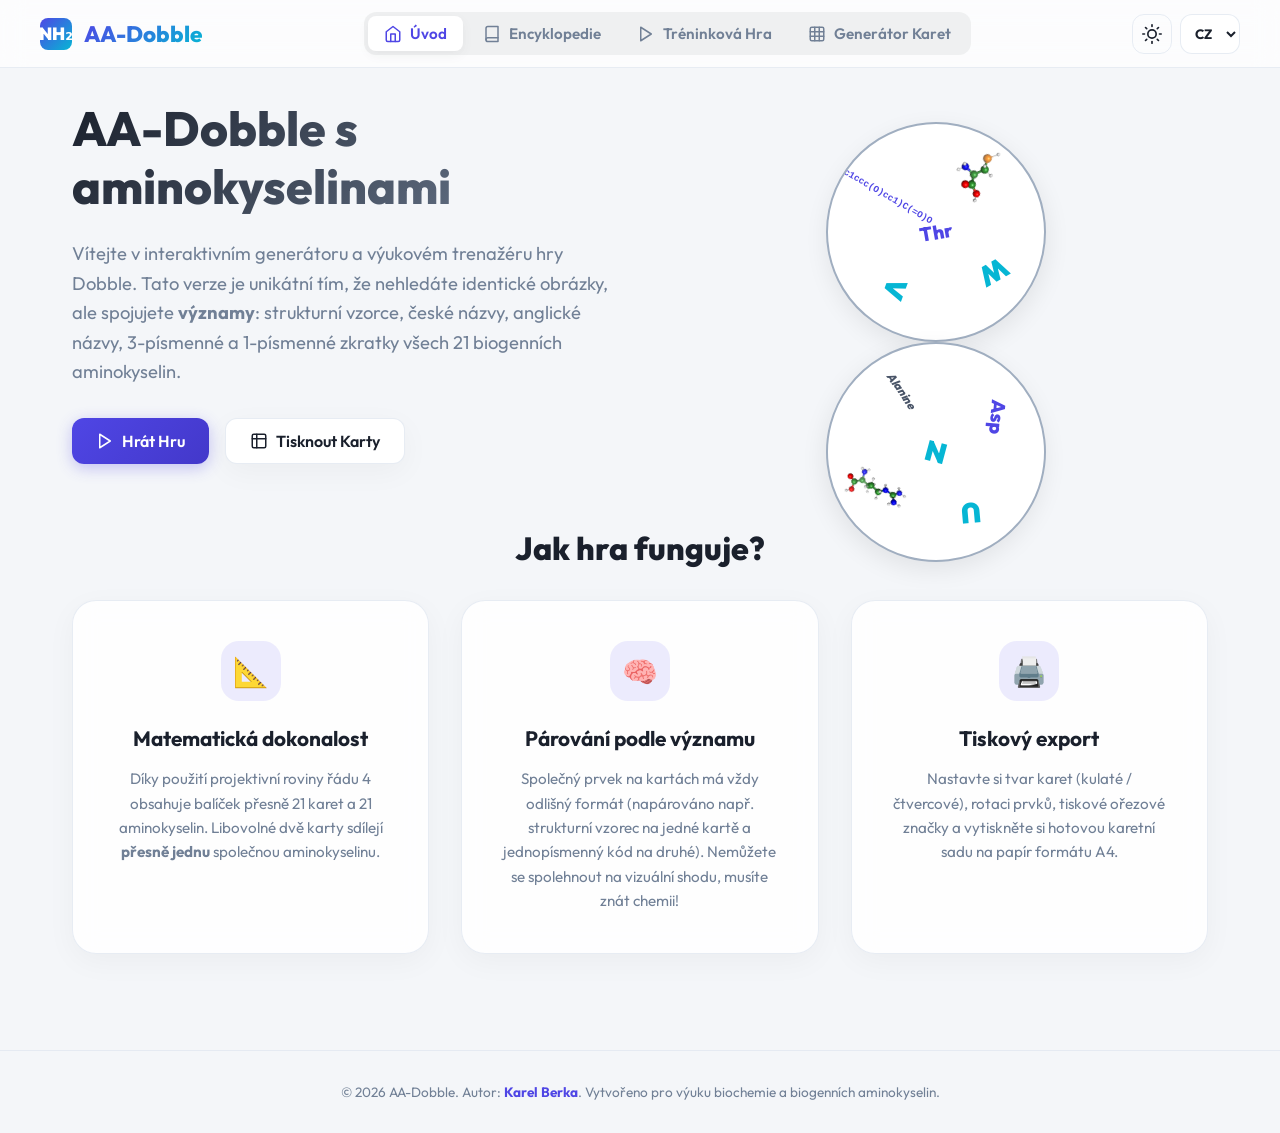
==== index.html @ f44bfacd "feat: add German (DE) and French (FR) translations; replace lang toggle with 4-language dropdown" ====
<!DOCTYPE html>
<html lang="cs" data-theme="light">
<head>
  <meta charset="UTF-8">
  <meta name="viewport" content="width=device-width, initial-scale=1.0">
  <title>AA-Dobble: Biogenní aminokyseliny</title>
  <!-- Google Fonts -->
  <link rel="preconnect" href="https://fonts.googleapis.com">
  <link rel="preconnect" href="https://fonts.gstatic.com" crossorigin>
  <link href="https://fonts.googleapis.com/css2?family=Outfit:wght@400;500;600;700;800;900&display=swap" rel="stylesheet">
  <!-- Stylesheet -->
  <link rel="stylesheet" href="css/style.css">
  <style>
    /* Styling for language selector in header */
    .lang-toggle-btn {
      background: none;
      border: 1px solid var(--border-color);
      width: 40px;
      height: 40px;
      border-radius: 12px;
      cursor: pointer;
      display: flex;
      align-items: center;
      justify-content: center;
      color: var(--text-main);
      font-family: var(--font-primary);
      font-weight: 700;
      font-size: 0.9rem;
      transition: all 0.2s ease;
      margin-left: 8px;
    }
    .lang-toggle-btn:hover {
      background-color: var(--primary-light);
      border-color: var(--primary);
      color: var(--primary);
    }
    .header-controls {
      display: flex;
      align-items: center;
    }
  </style>
</head>
<body>
  <div class="app-container">
    <!-- Header with Glassmorphic Nav -->
    <header>
      <div class="nav-content">
        <a href="#" class="logo">
          <div class="logo-icon">NH₂</div>
          <span>AA-Dobble</span>
        </a>
        
        <nav class="nav-tabs">
          <button class="tab-btn active" data-tab="home-tab" data-translate="tab_home">
            <svg width="18" height="18" viewBox="0 0 24 24" fill="none" stroke="currentColor" stroke-width="2" stroke-linecap="round" stroke-linejoin="round"><path d="M3 9l9-7 9 7v11a2 2 0 0 1-2 2H5a2 2 0 0 1-2-2z"></path><polyline points="9 22 9 12 15 12 15 22"></polyline></svg>
            Úvod
          </button>
          <button class="tab-btn" data-tab="encyclopedia-tab" data-translate="tab_encyclopedia">
            <svg width="18" height="18" viewBox="0 0 24 24" fill="none" stroke="currentColor" stroke-width="2" stroke-linecap="round" stroke-linejoin="round"><path d="M4 19.5A2.5 2.5 0 0 1 6.5 17H20"></path><path d="M6.5 2H20v20H6.5A2.5 2.5 0 0 1 4 19.5v-15A2.5 2.5 0 0 1 6.5 2z"></path></svg>
            Encyklopedie
          </button>
          <button class="tab-btn" data-tab="game-tab" data-translate="tab_game">
            <svg width="18" height="18" viewBox="0 0 24 24" fill="none" stroke="currentColor" stroke-width="2" stroke-linecap="round" stroke-linejoin="round"><polygon points="5 3 19 12 5 21 5 3"></polygon></svg>
            Tréninková Hra
          </button>
          <button class="tab-btn" data-tab="generator-tab" data-translate="tab_generator">
            <svg width="18" height="18" viewBox="0 0 24 24" fill="none" stroke="currentColor" stroke-width="2" stroke-linecap="round" stroke-linejoin="round"><rect x="3" y="3" width="18" height="18" rx="2" ry="2"></rect><line x1="9" y1="3" x2="9" y2="21"></line><line x1="15" y1="3" x2="15" y2="21"></line><line x1="3" y1="9" x2="21" y2="9"></line><line x1="3" y1="15" x2="21" y2="15"></line></svg>
            Generátor Karet
          </button>
        </nav>

        <div class="header-controls">
          <button class="theme-toggle-btn" id="theme-toggle" title="Změnit barevné téma">
            <svg class="sun-icon" width="20" height="20" viewBox="0 0 24 24" fill="none" stroke="currentColor" stroke-width="2" stroke-linecap="round" stroke-linejoin="round"><circle cx="12" cy="12" r="5"></circle><line x1="12" y1="1" x2="12" y2="3"></line><line x1="12" y1="21" x2="12" y2="23"></line><line x1="4.22" y1="4.22" x2="5.64" y2="5.64"></line><line x1="18.36" y1="18.36" x2="19.78" y2="19.78"></line><line x1="1" y1="12" x2="3" y2="12"></line><line x1="21" y1="12" x2="23" y2="12"></line><line x1="4.22" y1="19.78" x2="5.64" y2="18.36"></line><line x1="18.36" y1="5.64" x2="19.78" y2="4.22"></line></svg>
          </button>
          <select id="lang-toggle" title="Jazyk / Language / Sprache / Langue" style="background: var(--bg-card); border: 1px solid var(--border-color); color: var(--text-main); font-family: var(--font-primary); font-weight: 700; font-size: 0.85rem; border-radius: 12px; padding: 0 10px; height: 40px; cursor: pointer; margin-left: 8px; outline: none; transition: all 0.2s ease;">
            <option value="cs">CZ</option>
            <option value="en">EN</option>
            <option value="de">DE</option>
            <option value="fr">FR</option>
          </select>
        </div>
      </div>
    </header>

    <!-- Main Workspace -->
    <main>
      <!-- --- Tab 1: Home --- -->
      <section id="home-tab" class="tab-content active">
        <div class="hero-section">
          <div class="hero-text">
            <h1 data-translate="hero_title">AA-Dobble s aminokyselinami</h1>
            <p data-translate="hero_desc">Vítejte v interaktivním generátoru a výukovém trenažéru hry Dobble. Tato verze je unikátní tím, že nehledáte identické obrázky, ale spojujete <strong>významy</strong>: strukturní vzorce, české názvy, anglické názvy, 3-písmenné a 1-písmenné zkratky všech 21 biogenních aminokyselin.</p>
            <div class="hero-buttons">
              <button class="btn btn-primary" onclick="switchTab('game-tab')" data-translate="hero_btn_play">
                <svg width="18" height="18" viewBox="0 0 24 24" fill="none" stroke="currentColor" stroke-width="2" stroke-linecap="round" stroke-linejoin="round"><polygon points="5 3 19 12 5 21 5 3"></polygon></svg>
                Hrát Hru
              </button>
              <button class="btn btn-secondary" onclick="switchTab('generator-tab')" data-translate="hero_btn_print">
                <svg width="18" height="18" viewBox="0 0 24 24" fill="none" stroke="currentColor" stroke-width="2" stroke-linecap="round" stroke-linejoin="round"><rect x="3" y="3" width="18" height="18" rx="2" ry="2"></rect><line x1="9" y1="3" x2="9" y2="21"></line><line x1="3" y1="9" x2="21" y2="9"></line></svg>
                Tisknout Karty
              </button>
            </div>
          </div>
          <div class="hero-visual">
            <div class="floating-cards">
              <div class="visual-card visual-card-1 dobble-card" id="hero-card-1"></div>
              <div class="visual-card visual-card-2 dobble-card" id="hero-card-2"></div>
            </div>
          </div>
        </div>

        <h2 class="section-title" data-translate="how_title">Jak hra funguje?</h2>
        <div class="features-grid">
          <div class="feature-card">
            <div class="feature-icon">📐</div>
            <h3 data-translate="feat_math_title">Matematická dokonalost</h3>
            <p data-translate="feat_math_desc">Díky použití projektivní roviny řádu 4 obsahuje balíček přesně 21 karet a 21 aminokyselin. Libovolné dvě karty sdílejí <strong>přesně jednu</strong> společnou aminokyselinu.</p>
          </div>
          <div class="feature-card">
            <div class="feature-icon">🧠</div>
            <h3 data-translate="feat_meaning_title">Párování podle významu</h3>
            <p data-translate="feat_meaning_desc">Společný prvek na kartách má vždy odlišný formát (např. strukturní vzorec na jedné kartě a jednopísmenný kód na druhé). Nemůžete se spolehnout na vizuální shodu, musíte znát chemii!</p>
          </div>
          <div class="feature-card">
            <div class="feature-icon">🖨️</div>
            <h3 data-translate="feat_print_title">Tiskový export</h3>
            <p data-translate="feat_print_desc">Nastavte si tvar karet (kulaté / čtvercové), rotaci prvků, tiskové ořezové značky a vytiskněte si hotovou karetní sadu na papír formátu A4.</p>
          </div>
        </div>
      </section>

      <!-- --- Tab 2: Encyclopedia --- -->
      <section id="encyclopedia-tab" class="tab-content">
        <div class="ref-toolbar">
          <div class="search-input-wrapper">
            <svg class="search-icon" width="18" height="18" viewBox="0 0 24 24" fill="none" stroke="currentColor" stroke-width="2" stroke-linecap="round" stroke-linejoin="round"><circle cx="11" cy="11" r="8"></circle><line x1="21" y1="21" x2="16.65" y2="16.65"></line></svg>
            <input type="text" class="search-input" id="ref-search" placeholder="Hledat podle názvu, vzorce nebo zkratky...">
          </div>
          <div class="filter-group" id="ref-filters">
            <button class="filter-btn active" data-filter="all" data-translate="filter_all">Všechny</button>
            <button class="filter-btn" data-filter="hydrophobic" data-translate="filter_hydrophobic">Hydrofobní</button>
            <button class="filter-btn" data-filter="polar" data-translate="filter_polar">Polární</button>
            <button class="filter-btn" data-filter="basic" data-translate="filter_basic">Zásadité</button>
            <button class="filter-btn" data-filter="acidic" data-translate="filter_acidic">Kyselé</button>
            <button class="filter-btn" data-filter="aromatic" data-translate="filter_aromatic">Aromatické</button>
          </div>
        </div>
        
        <div class="aa-grid" id="ref-grid">
          <!-- Rendered dynamically by app.js -->
        </div>
      </section>

      <!-- --- Tab 3: Interactive Game --- -->
      <section id="game-tab" class="tab-content">
        <div class="game-container" id="game-container">
          <!-- Rendered dynamically by game.js: Start Screen, Play Arena or Game Over Screen -->
        </div>
      </section>

      <!-- --- Tab 4: Generator & Customization --- -->
      <section id="generator-tab" class="tab-content">
        <div class="generator-layout">
          <!-- Sidebar control settings -->
          <div class="generator-settings">
            <h2 style="margin-bottom: 1.5rem; font-size: 1.5rem;" data-translate="print_settings_title">Nastavení tiskovin</h2>
            
            <div class="settings-group">
              <label for="set-card-shape" data-translate="card_shape_label">Tvar karet</label>
              <select id="set-card-shape" class="select-control">
                <option value="circle" data-translate="shape_circle">Kulaté (Tradiční Dobble)</option>
                <option value="square" data-translate="shape_square">Čtvercové (Snazší stříhání)</option>
              </select>
            </div>

            <div class="settings-group">
              <label for="set-print-layout" data-translate="print_layout_label">Počet karet na stránku (A4)</label>
              <select id="set-print-layout" class="select-control">
                <option value="6" data-translate="layout_6">6 karet (Velké - průměr 95 mm)</option>
                <option value="4" data-translate="layout_4">4 karty (Obří - průměr 100 mm)</option>
                <option value="8" data-translate="layout_8">8 karet (Střední - průměr 71 mm)</option>
                <option value="12" data-translate="layout_12">12 karet (Malé - průměr 66 mm)</option>
              </select>
            </div>

            <div class="settings-group">
              <label class="checkbox-control">
                <input type="checkbox" id="set-random-rotation" checked>
                <span data-translate="rotate_symbols_label">Náhodně otáčet symboly</span>
              </label>
              <span style="font-size: 0.8rem; color: var(--text-muted); display: block; margin-top: 4px;" data-translate="rotate_symbols_sub">Zvyšuje obtížnost tím, že otáčí zkratky a strukturní vzorce.</span>
            </div>

            <div class="settings-group">
              <label class="checkbox-control">
                <input type="checkbox" id="set-guarantee-diff-reps" checked>
                <span data-translate="guarantee_diff_label">Vždy odlišné reprezentace</span>
              </label>
              <span style="font-size: 0.8rem; color: var(--text-muted); display: block; margin-top: 4px;" data-translate="guarantee_diff_sub">Zaručí, že společná aminokyselina má na obou kartách jinou formu (např. text vs vzorec).</span>
            </div>

            <div class="settings-group">
              <label class="checkbox-control">
                <input type="checkbox" id="set-show-helpers">
                <span data-translate="show_cheat_label">Zobrazit tahák (řešení)</span>
              </label>
              <span style="font-size: 0.8rem; color: var(--text-muted); display: block; margin-top: 4px;" data-translate="show_cheat_sub">Vytiskne drobným písmem seznam aminokyselin do rohu každé karty pro kontrolu.</span>
            </div>

            <div class="settings-group">
              <label style="font-weight: 700; margin-bottom: 0.5rem; display: block;" data-translate="active_reps_label">Aktivní reprezentace</label>
              <div class="checkbox-list" id="generator-reps-list" style="display: flex; flex-direction: column; gap: 0.5rem; margin-top: 0.5rem; background: rgba(0, 0, 0, 0.02); padding: 0.75rem; border-radius: 8px; border: 1px solid var(--border-color);">
                <label class="checkbox-control">
                  <input type="checkbox" class="rep-checkbox" value="0" checked>
                  <span data-translate="rep_name">Název (podle jazyka)</span>
                </label>
                <label class="checkbox-control">
                  <input type="checkbox" class="rep-checkbox" value="1" checked>
                  <span data-translate="rep_alt_name">Alternativní název / Vzorec</span>
                </label>
                <label class="checkbox-control">
                  <input type="checkbox" class="rep-checkbox" value="2" checked>
                  <span data-translate="rep_code3">3písmenný kód</span>
                </label>
                <label class="checkbox-control">
                  <input type="checkbox" class="rep-checkbox" value="3" checked>
                  <span data-translate="rep_code1">1písmenný kód</span>
                </label>
                <label class="checkbox-control">
                  <input type="checkbox" class="rep-checkbox" value="4" checked>
                  <span data-translate="rep_structure2d">2D vzorec</span>
                </label>
                <label class="checkbox-control">
                  <input type="checkbox" class="rep-checkbox" value="5" checked>
                  <span data-translate="rep_structure3d">3D model (PyMOL)</span>
                </label>
                <label class="checkbox-control">
                  <input type="checkbox" class="rep-checkbox" value="6" checked>
                  <span data-translate="rep_smiles">SMILES řetězec</span>
                </label>
              </div>
              <span style="font-size: 0.8rem; color: var(--text-muted); display: block; margin-top: 4px;" data-translate="active_reps_sub">Zvolte alespoň 1 typ zobrazení. Pokud vyberete méně než 5, typy se mohou opakovat.</span>
            </div>

            <button class="btn btn-primary" style="width: 100%; margin-top: 1.5rem;" id="btn-print-deck">
              <svg width="18" height="18" viewBox="0 0 24 24" fill="none" stroke="currentColor" stroke-width="2" stroke-linecap="round" stroke-linejoin="round"><polyline points="6 9 6 2 18 2 18 9"></polyline><path d="M6 18H4a2 2 0 0 1-2-2v-5a2 2 0 0 1 2-2h16a2 2 0 0 1 2 2v5a2 2 0 0 1-2 2h-2"></path><rect x="6" y="14" width="12" height="8"></rect></svg>
              <span data-translate="btn_print">Tisknout sadu karet</span>
            </button>
          </div>

          <!-- Preview Area -->
          <div class="generator-preview">
            <div class="generator-preview-title">
              <h2 style="font-size: 1.5rem; font-weight: 800;" data-translate="preview_title">Náhled karet (21 karet celkem)</h2>
              <button class="btn btn-secondary" id="btn-regenerate-deck">
                <svg width="16" height="16" viewBox="0 0 24 24" fill="none" stroke="currentColor" stroke-width="2" stroke-linecap="round" stroke-linejoin="round"><path d="M21.5 2v6h-6M21.34 15.57a10 10 0 1 1-.57-8.38l5.67-5.67"></path></svg>
                <span data-translate="btn_regenerate">Přegenerovat sady</span>
              </button>
            </div>
            
            <div class="cards-grid" id="generator-cards-grid">
              <!-- Rendered dynamically by app.js -->
            </div>
          </div>
        </div>
      </section>
    </main>

    <!-- Footer -->
    <footer style="text-align: center; padding: 2rem; border-top: 1px solid var(--border-color); color: var(--text-muted); font-size: 0.85rem;" data-translate="footer_text">
      <p>&copy; 2026 AA-Dobble Generator. Vytvořeno pro výuku biochemie a biogenních aminokyselin.</p>
    </footer>
  </div>

  <!-- Scripts -->
  <script src="js/database.js"></script>
  <script src="js/dobble.js"></script>
  <script src="js/game.js"></script>
  <script src="js/app.js"></script>
</body>
</html>
---- css/style.css ----
/* css/style.css */

/* --- Design Tokens & Variables --- */
:root {
  --font-primary: 'Outfit', 'Inter', system-ui, -apple-system, sans-serif;
  
  /* Light Mode Palette */
  --bg-app: #f4f6f9;
  --bg-card: rgba(255, 255, 255, 0.85);
  --bg-card-solid: #ffffff;
  --bg-nav: rgba(255, 255, 255, 0.7);
  --border-color: rgba(226, 232, 240, 0.8);
  --text-main: #1a202c;
  --text-muted: #718096;
  --primary: #4f46e5;
  --primary-hover: #4338ca;
  --primary-light: rgba(79, 70, 229, 0.1);
  --accent: #06b6d4;
  --success: #10b981;
  --warning: #f59e0b;
  --danger: #ef4444;
  --card-shadow: 0 8px 30px rgba(0, 0, 0, 0.04);
  --glass-blur: 12px;
  
  /* Chemistry Group Colors (Light Mode) */
  --chem-hydrophobic: #e2e8f0;
  --chem-polar: #e0f2fe;
  --chem-basic: #dbeafe;
  --chem-acidic: #fee2e2;
  --chem-aromatic: #fef3c7;
}

[data-theme="dark"] {
  /* Dark Mode Palette */
  --bg-app: #0b0f19;
  --bg-card: rgba(17, 24, 39, 0.8);
  --bg-card-solid: #111827;
  --bg-nav: rgba(17, 24, 39, 0.75);
  --border-color: rgba(55, 65, 81, 0.5);
  --text-main: #f3f4f6;
  --text-muted: #9ca3af;
  --primary: #6366f1;
  --primary-hover: #4f46e5;
  --primary-light: rgba(99, 102, 241, 0.15);
  --accent: #22d3ee;
  --success: #34d399;
  --warning: #fbbf24;
  --danger: #f87171;
  --card-shadow: 0 10px 40px rgba(0, 0, 0, 0.3);
  
  /* Chemistry Group Colors (Dark Mode) */
  --chem-hydrophobic: #1f2937;
  --chem-polar: #082f49;
  --chem-basic: #1e3a8a;
  --chem-acidic: #7f1d1d;
  --chem-aromatic: #78350f;
}

/* --- Global Styles --- */
* {
  box-sizing: border-box;
  margin: 0;
  padding: 0;
  transition: background-color 0.3s ease, border-color 0.3s ease;
}

body {
  font-family: var(--font-primary);
  background-color: var(--bg-app);
  color: var(--text-main);
  min-height: 100vh;
  overflow-x: hidden;
}

.app-container {
  display: flex;
  flex-direction: column;
  min-height: 100vh;
}

/* --- Glassmorphic Navigation Bar --- */
header {
  position: sticky;
  top: 0;
  z-index: 100;
  background-color: var(--bg-nav);
  backdrop-filter: blur(var(--glass-blur));
  -webkit-backdrop-filter: blur(var(--glass-blur));
  border-bottom: 1px solid var(--border-color);
  padding: 0.75rem 2rem;
}

.nav-content {
  max-width: 1200px;
  margin: 0 auto;
  display: flex;
  justify-content: space-between;
  align-items: center;
  flex-wrap: wrap;
  gap: 1rem;
}

.logo {
  display: flex;
  align-items: center;
  gap: 0.75rem;
  font-size: 1.4rem;
  font-weight: 800;
  color: var(--primary);
  text-decoration: none;
}

.logo span {
  background: linear-gradient(135deg, var(--primary), var(--accent));
  -webkit-background-clip: text;
  -webkit-text-fill-color: transparent;
}

.logo-icon {
  width: 32px;
  height: 32px;
  background: linear-gradient(135deg, var(--primary), var(--accent));
  border-radius: 8px;
  display: flex;
  align-items: center;
  justify-content: center;
  color: white;
  font-size: 1.1rem;
  font-weight: 900;
}

.nav-tabs {
  display: flex;
  background-color: rgba(0, 0, 0, 0.05);
  padding: 4px;
  border-radius: 12px;
  gap: 4px;
}

[data-theme="dark"] .nav-tabs {
  background-color: rgba(255, 255, 255, 0.05);
}

.tab-btn {
  background: none;
  border: none;
  font-family: var(--font-primary);
  color: var(--text-muted);
  font-weight: 600;
  padding: 8px 16px;
  border-radius: 8px;
  cursor: pointer;
  display: flex;
  align-items: center;
  gap: 8px;
  font-size: 0.95rem;
  transition: all 0.2s ease;
}

.tab-btn:hover {
  color: var(--text-main);
}

.tab-btn.active {
  background-color: var(--bg-card-solid);
  color: var(--primary);
  box-shadow: 0 4px 12px rgba(0, 0, 0, 0.05);
}

.theme-toggle-btn {
  background: none;
  border: 1px solid var(--border-color);
  width: 40px;
  height: 40px;
  border-radius: 12px;
  cursor: pointer;
  display: flex;
  align-items: center;
  justify-content: center;
  color: var(--text-main);
  transition: all 0.2s ease;
}

.theme-toggle-btn:hover {
  background-color: var(--primary-light);
  border-color: var(--primary);
  color: var(--primary);
}

/* --- Main Layout --- */
main {
  flex-grow: 1;
  max-width: 1200px;
  width: 100%;
  margin: 0 auto;
  padding: 2rem;
}

.tab-content {
  display: none;
  animation: fadeIn 0.3s ease-in-out;
}

.tab-content.active {
  display: block;
}

@keyframes fadeIn {
  from { opacity: 0; transform: translateY(10px); }
  to { opacity: 1; transform: translateY(0); }
}

/* --- Home / Dashboard Tab --- */
.hero-section {
  display: grid;
  grid-template-columns: 1fr 1fr;
  gap: 3rem;
  align-items: center;
  margin-bottom: 4rem;
}

@media (max-width: 768px) {
  .hero-section {
    grid-template-columns: 1fr;
    gap: 2rem;
    text-align: center;
  }
}

.hero-text h1 {
  font-size: 3rem;
  line-height: 1.2;
  font-weight: 800;
  margin-bottom: 1.5rem;
  background: linear-gradient(135deg, var(--text-main), var(--text-muted));
  -webkit-background-clip: text;
  -webkit-text-fill-color: transparent;
}

.hero-text p {
  color: var(--text-muted);
  font-size: 1.15rem;
  line-height: 1.6;
  margin-bottom: 2rem;
}

.hero-buttons {
  display: flex;
  gap: 1rem;
}

@media (max-width: 768px) {
  .hero-buttons {
    justify-content: center;
  }
}

.btn {
  display: inline-flex;
  align-items: center;
  gap: 8px;
  font-family: var(--font-primary);
  font-size: 1rem;
  font-weight: 600;
  padding: 12px 24px;
  border-radius: 12px;
  cursor: pointer;
  text-decoration: none;
  border: none;
  transition: all 0.2s ease;
}

.btn-primary {
  background: linear-gradient(135deg, var(--primary), var(--primary-hover));
  color: white;
  box-shadow: 0 4px 15px rgba(79, 70, 229, 0.3);
}

.btn-primary:hover {
  transform: translateY(-2px);
  box-shadow: 0 6px 20px rgba(79, 70, 229, 0.4);
}

.btn-secondary {
  background-color: var(--bg-card-solid);
  color: var(--text-main);
  border: 1px solid var(--border-color);
  box-shadow: var(--card-shadow);
}

.btn-secondary:hover {
  background-color: var(--primary-light);
  border-color: var(--primary);
  color: var(--primary);
  transform: translateY(-2px);
}

.hero-visual {
  display: flex;
  justify-content: center;
  position: relative;
}

.floating-cards {
  position: relative;
  width: 320px;
  height: 320px;
}

.visual-card {
  position: absolute;
  width: 200px;
  height: 200px;
  border-radius: 50%;
  background: white;
  border: 4px solid var(--primary);
  box-shadow: 0 15px 35px rgba(0, 0, 0, 0.1);
  display: flex;
  align-items: center;
  justify-content: center;
}

[data-theme="dark"] .visual-card {
  background: #1f2937;
  border-color: var(--primary);
}

.visual-card-1 {
  top: 0;
  left: 0;
  transform: rotate(-10deg);
  animation: float1 4s ease-in-out infinite alternate;
}

.visual-card-2 {
  bottom: 0;
  right: 0;
  transform: rotate(15deg);
  animation: float2 4s ease-in-out infinite alternate;
}

@keyframes float1 {
  from { transform: translateY(0) rotate(-10deg); }
  to { transform: translateY(-15px) rotate(-12deg); }
}

@keyframes float2 {
  from { transform: translateY(0) rotate(15deg); }
  to { transform: translateY(15px) rotate(18deg); }
}

/* --- Features Grid --- */
.section-title {
  font-size: 2rem;
  font-weight: 800;
  margin-bottom: 2rem;
  text-align: center;
}

.features-grid {
  display: grid;
  grid-template-columns: repeat(auto-fit, minmax(300px, 1fr));
  gap: 2rem;
  margin-bottom: 4rem;
}

.feature-card {
  background-color: var(--bg-card);
  backdrop-filter: blur(var(--glass-blur));
  -webkit-backdrop-filter: blur(var(--glass-blur));
  border: 1px solid var(--border-color);
  padding: 2.5rem;
  border-radius: 24px;
  box-shadow: var(--card-shadow);
  display: flex;
  flex-direction: column;
  align-items: center;
  text-align: center;
}

.feature-icon {
  width: 60px;
  height: 60px;
  background-color: var(--primary-light);
  border-radius: 18px;
  display: flex;
  align-items: center;
  justify-content: center;
  color: var(--primary);
  font-size: 1.8rem;
  margin-bottom: 1.5rem;
}

.feature-card h3 {
  font-size: 1.3rem;
  font-weight: 700;
  margin-bottom: 1rem;
}

.feature-card p {
  color: var(--text-muted);
  font-size: 0.95rem;
  line-height: 1.6;
}

/* --- Reference Encyclopedia Tab --- */
.ref-toolbar {
  display: flex;
  justify-content: space-between;
  align-items: center;
  margin-bottom: 2rem;
  flex-wrap: wrap;
  gap: 1rem;
}

.search-input-wrapper {
  position: relative;
  max-width: 400px;
  width: 100%;
}

.search-input {
  width: 100%;
  padding: 12px 20px;
  padding-left: 45px;
  border-radius: 12px;
  border: 1px solid var(--border-color);
  background-color: var(--bg-card-solid);
  color: var(--text-main);
  font-family: var(--font-primary);
  font-size: 1rem;
  transition: all 0.2s ease;
}

.search-input:focus {
  outline: none;
  border-color: var(--primary);
  box-shadow: 0 0 0 3px var(--primary-light);
}

.search-icon {
  position: absolute;
  left: 15px;
  top: 50%;
  transform: translateY(-50%);
  color: var(--text-muted);
}

.filter-group {
  display: flex;
  gap: 8px;
  overflow-x: auto;
  padding-bottom: 4px;
}

.filter-btn {
  background-color: var(--bg-card-solid);
  border: 1px solid var(--border-color);
  padding: 8px 16px;
  border-radius: 20px;
  font-family: var(--font-primary);
  font-size: 0.85rem;
  font-weight: 600;
  color: var(--text-muted);
  cursor: pointer;
  white-space: nowrap;
  transition: all 0.2s ease;
}

.filter-btn:hover {
  color: var(--text-main);
  border-color: var(--text-muted);
}

.filter-btn.active {
  background-color: var(--primary);
  color: white;
  border-color: var(--primary);
}

.aa-grid {
  display: grid;
  grid-template-columns: repeat(auto-fill, minmax(280px, 1fr));
  gap: 1.5rem;
}

.aa-card {
  background-color: var(--bg-card);
  backdrop-filter: blur(var(--glass-blur));
  -webkit-backdrop-filter: blur(var(--glass-blur));
  border: 1px solid var(--border-color);
  border-radius: 20px;
  padding: 1.5rem;
  box-shadow: var(--card-shadow);
  display: flex;
  flex-direction: column;
  gap: 1rem;
  position: relative;
  cursor: pointer;
  transition: all 0.3s cubic-bezier(0.25, 0.8, 0.25, 1);
}

.aa-card:hover {
  transform: translateY(-6px);
  box-shadow: 0 12px 35px rgba(0, 0, 0, 0.08);
  border-color: var(--primary);
}

[data-theme="dark"] .aa-card:hover {
  box-shadow: 0 12px 35px rgba(0, 0, 0, 0.4);
}

.aa-header {
  display: flex;
  justify-content: space-between;
  align-items: flex-start;
}

.aa-title {
  display: flex;
  flex-direction: column;
}

.aa-cz-name {
  font-size: 1.25rem;
  font-weight: 800;
  line-height: 1.2;
}

.aa-eng-name {
  font-size: 0.85rem;
  color: var(--text-muted);
  font-style: italic;
}

.aa-badge {
  font-size: 0.75rem;
  font-weight: 700;
  text-transform: uppercase;
  padding: 4px 8px;
  border-radius: 6px;
  letter-spacing: 0.05em;
}

.badge-hydrophobic { background-color: var(--chem-hydrophobic); color: var(--text-main); }
.badge-polar { background-color: var(--chem-polar); color: #0369a1; }
.badge-basic { background-color: var(--chem-basic); color: #1d4ed8; }
.badge-acidic { background-color: var(--chem-acidic); color: #b91c1c; }
.badge-aromatic { background-color: var(--chem-aromatic); color: #b45309; }

.aa-codes {
  display: flex;
  gap: 0.5rem;
}

.aa-code3, .aa-code1 {
  background-color: var(--bg-card-solid);
  border: 1px solid var(--border-color);
  padding: 4px 10px;
  border-radius: 8px;
  font-size: 0.85rem;
  font-weight: 700;
}

.aa-code1 {
  color: var(--primary);
}

.aa-structure-container {
  display: flex;
  gap: 12px;
}

.aa-structure-preview {
  flex: 1;
  height: 120px;
  display: flex;
  align-items: center;
  justify-content: center;
  background-color: #ffffff;
  border-radius: 12px;
  padding: 0.5rem;
  border: 1px solid var(--border-color);
  overflow: hidden;
  position: relative;
}

.aa-structure-preview img {
  max-width: 100%;
  max-height: 100%;
  object-fit: contain;
}

[data-theme="dark"] .aa-structure-preview {
  background-color: #ffffff; /* keep chemical structures clean on white inside preview */
}

.aa-formula {
  font-size: 0.85rem;
  color: var(--text-muted);
  font-family: monospace;
}

.aa-desc {
  font-size: 0.85rem;
  color: var(--text-muted);
  line-height: 1.5;
  display: -webkit-box;
  -webkit-line-clamp: 3;
  -webkit-box-orient: vertical;
  overflow: hidden;
}

/* --- Generator & Printing Tab --- */
.generator-layout {
  display: grid;
  grid-template-columns: 320px 1fr;
  gap: 2rem;
  align-items: start;
}

@media (max-width: 900px) {
  .generator-layout {
    grid-template-columns: 1fr;
  }
}

.generator-settings {
  background-color: var(--bg-card);
  backdrop-filter: blur(var(--glass-blur));
  -webkit-backdrop-filter: blur(var(--glass-blur));
  border: 1px solid var(--border-color);
  border-radius: 24px;
  padding: 2rem;
  box-shadow: var(--card-shadow);
  position: sticky;
  top: 90px;
}

.settings-group {
  margin-bottom: 1.5rem;
}

.settings-group label {
  display: block;
  font-weight: 700;
  font-size: 0.95rem;
  margin-bottom: 0.5rem;
}

.select-control, .input-control {
  width: 100%;
  padding: 10px 15px;
  border-radius: 10px;
  border: 1px solid var(--border-color);
  background-color: var(--bg-card-solid);
  color: var(--text-main);
  font-family: var(--font-primary);
  font-size: 0.95rem;
  outline: none;
}

.select-control:focus, .input-control:focus {
  border-color: var(--primary);
  box-shadow: 0 0 0 3px var(--primary-light);
}

.checkbox-control {
  display: flex;
  align-items: center;
  gap: 10px;
  cursor: pointer;
  font-weight: 600;
  font-size: 0.9rem;
}

.checkbox-control input {
  width: 18px;
  height: 18px;
  border-radius: 4px;
  cursor: pointer;
}

.generator-preview-title {
  display: flex;
  justify-content: space-between;
  align-items: center;
  margin-bottom: 1.5rem;
}

.cards-grid {
  display: grid;
  grid-template-columns: repeat(auto-fill, minmax(220px, 1fr));
  gap: 1.5rem;
}

/* --- The Dobble Card Structure --- */
.dobble-card {
  width: 220px;
  height: 220px;
  border-radius: 50%;
  background-color: #ffffff;
  border: 2.5px solid #a0aec0;
  box-shadow: 0 8px 25px rgba(0, 0, 0, 0.08);
  position: relative;
  overflow: hidden;
  display: flex;
  align-items: center;
  justify-content: center;
  margin: 0 auto;
  user-select: none;
  container-type: inline-size; /* Enable container query inline-size */
}

.dobble-card.square {
  border-radius: 20px;
}

.card-item {
  position: absolute;
  left: var(--x, 50%);
  top: var(--y, 50%);
  transform: translate(-50%, -50%) rotate(var(--rot, 0deg));
  display: flex;
  align-items: center;
  justify-content: center;
  cursor: pointer;
  padding: 2px;
  border-radius: 8px;
  transition: transform 0.1s ease;
}

.card-item:hover {
  background-color: rgba(79, 70, 229, 0.05);
}

.item-text {
  font-weight: 800;
  color: #1a202c;
  text-align: center;
  white-space: nowrap;
  font-size: calc(7cqi * var(--scale, 1));
  line-height: 1.1;
}

.item-text.item-subtext {
  font-size: calc(6cqi * var(--scale, 1));
  color: #4a5568;
  font-style: italic;
}

.item-code3 {
  font-size: calc(10cqi * var(--scale, 1));
  font-weight: 800;
  color: var(--primary);
  white-space: nowrap;
}

.item-code1 {
  font-size: calc(14.5cqi * var(--scale, 1));
  font-weight: 900;
  color: var(--accent);
  white-space: nowrap;
}

.item-condensed {
  font-size: calc(5.2cqi * var(--scale, 1));
  font-family: monospace;
  font-weight: 700;
  color: #4a5568;
  text-align: center;
  line-height: 1.2;
}

.item-smiles {
  font-size: calc(4.8cqi * var(--scale, 1));
  font-family: monospace;
  font-weight: 700;
  color: var(--primary);
  text-align: center;
  line-height: 1.1;
  word-break: break-all;
  max-width: 90cqi;
}

.item-structure svg,
.item-structure img {
  display: block;
  width: calc(33cqi * var(--scale, 1));
  height: calc(33cqi * var(--scale, 1));
  object-fit: contain;
}

.card-label {
  position: absolute;
  bottom: 4%;
  right: 6%;
  font-size: 5cqi;
  color: #cbd5e0;
  font-weight: 700;
  pointer-events: none;
}

/* --- Interactive Game Playground --- */
.game-container {
  max-width: 800px;
  margin: 0 auto;
  background-color: var(--bg-card);
  backdrop-filter: blur(var(--glass-blur));
  -webkit-backdrop-filter: blur(var(--glass-blur));
  border: 1px solid var(--border-color);
  border-radius: 32px;
  padding: 2.5rem;
  box-shadow: var(--card-shadow);
  text-align: center;
}

.game-header {
  display: flex;
  justify-content: space-around;
  margin-bottom: 2rem;
  padding-bottom: 1.5rem;
  border-bottom: 1px solid var(--border-color);
}

.stat-box {
  display: flex;
  flex-direction: column;
  align-items: center;
}

.stat-label {
  font-size: 0.8rem;
  color: var(--text-muted);
  text-transform: uppercase;
  font-weight: 700;
  letter-spacing: 0.05em;
}

.stat-value {
  font-size: 1.75rem;
  font-weight: 800;
  color: var(--primary);
}

.game-arena {
  display: flex;
  justify-content: space-around;
  align-items: center;
  flex-wrap: wrap;
  gap: 2rem;
  padding: 2rem 0;
  min-height: 300px;
}

.game-card-wrapper {
  perspective: 1000px;
  transition: transform 0.1s ease;
}

.game-card-wrapper .dobble-card {
  width: 280px;
  height: 280px;
  border-width: 3px;
  border-color: var(--primary);
  box-shadow: 0 15px 40px rgba(0, 0, 0, 0.12);
  transition: all 0.2s ease;
}

.game-card-wrapper .dobble-card:hover {
  transform: scale(1.02);
}

.progress-bar-wrapper {
  width: 100%;
  height: 8px;
  background-color: var(--border-color);
  border-radius: 4px;
  overflow: hidden;
  margin-top: 2rem;
}

.progress-bar-fill {
  height: 100%;
  width: 100%;
  background: linear-gradient(90deg, var(--primary), var(--accent));
  transform-origin: left;
  transition: transform 0.1s linear;
}

/* Game states screens */
.game-start-screen, .game-over-screen {
  padding: 2rem 0;
  display: flex;
  flex-direction: column;
  align-items: center;
  gap: 1.5rem;
}

.game-start-screen h2, .game-over-screen h2 {
  font-size: 2.2rem;
  font-weight: 800;
}

.game-start-screen p, .game-over-screen p {
  color: var(--text-muted);
  max-width: 500px;
  line-height: 1.6;
}

.high-score-announcement {
  background-color: var(--primary-light);
  border: 1px solid var(--primary);
  padding: 10px 20px;
  border-radius: 12px;
  font-weight: 700;
  color: var(--primary);
  animation: pulse 1.5s infinite;
}

@keyframes pulse {
  0% { transform: scale(1); }
  50% { transform: scale(1.05); }
  100% { transform: scale(1); }
}

/* --- Animations & Interaction Effects --- */
.shake-animation {
  animation: shake 0.4s ease-in-out;
}

@keyframes shake {
  0%, 100% { transform: translateX(0); }
  20%, 60% { transform: translateX(-8px); }
  40%, 80% { transform: translateX(8px); }
}

.correct-flash {
  animation: flashGreen 0.5s ease;
}

@keyframes flashGreen {
  0% { box-shadow: 0 0 0 0px rgba(16, 185, 129, 0); }
  50% { box-shadow: 0 0 30px 10px rgba(16, 185, 129, 0.4); border-color: #10b981; }
  100% { box-shadow: 0 0 0 0px rgba(16, 185, 129, 0); }
}

/* Burst Particle Effect */
.match-particle {
  position: absolute;
  pointer-events: none;
  border-radius: 50%;
  animation: fly 0.6s cubic-bezier(0.1, 0.8, 0.3, 1) forwards;
}

@keyframes fly {
  0% { transform: translate(0, 0) scale(1); opacity: 1; }
  100% { transform: translate(var(--tx), var(--ty)) scale(0); opacity: 0; }
}

/* --- Print Stylesheet --- */
@media print {
  @page {
    margin: 5mm !important;
    size: portrait;
  }
  
  body {
    background-color: #ffffff !important;
    color: #000000 !important;
  }
  
  header, 
  .theme-toggle-btn, 
  .generator-settings, 
  .generator-preview-title,
  footer {
    display: none !important;
  }
  
  main {
    padding: 0 !important;
    margin: 0 !important;
    max-width: 100% !important;
    width: 100% !important;
  }
  
  .tab-content {
    display: none !important;
  }
  
  #generator-tab {
    display: block !important;
  }
  
  .generator-layout {
    display: block !important;
  }
  
  .generator-preview {
    padding: 0 !important;
    margin: 0 !important;
    background: none !important;
    border: none !important;
  }
  
  .cards-grid {
    display: grid !important;
    justify-content: center !important;
    align-content: center !important;
    page-break-inside: auto;
  }
  
  /* 4 cards layout (2x2, 100mm) */
  .cards-grid[data-layout="4"] {
    grid-template-columns: repeat(2, 1fr) !important;
    gap: 0px !important;
  }
  .cards-grid[data-layout="4"] .dobble-card {
    width: 100mm !important;
    height: 100mm !important;
  }
  
  /* 6 cards layout (2x3, 95mm) */
  .cards-grid[data-layout="6"] {
    grid-template-columns: repeat(2, 1fr) !important;
    gap: 0px !important;
  }
  .cards-grid[data-layout="6"] .dobble-card {
    width: 95mm !important;
    height: 95mm !important;
  }
  
  /* 8 cards layout (2x4, 71mm) */
  .cards-grid[data-layout="8"] {
    grid-template-columns: repeat(2, 1fr) !important;
    gap: 0px !important;
  }
  .cards-grid[data-layout="8"] .dobble-card {
    width: 71mm !important;
    height: 71mm !important;
  }
  
  /* 12 cards layout (3x4, 66mm) */
  .cards-grid[data-layout="12"] {
    grid-template-columns: repeat(3, 1fr) !important;
    gap: 0px !important;
  }
  .cards-grid[data-layout="12"] .dobble-card {
    width: 66mm !important;
    height: 66mm !important;
  }
  
  .dobble-card {
    border: 1px solid #000000 !important; /* solid border for cutting */
    page-break-inside: avoid !important;
    page-break-after: auto;
    margin: 0 auto !important;
    box-shadow: none !important;
    background-color: #ffffff !important;
    -webkit-print-color-adjust: exact;
    print-color-adjust: exact;
  }
  
  /* Add cutting dots */
  .dobble-card::before {
    content: "" !important;
    position: absolute !important;
    top: -4px !important;
    left: -4px !important;
    right: -4px !important;
    bottom: -4px !important;
    border: 1px dashed #718096 !important;
    border-radius: inherit !important;
    pointer-events: none !important;
  }
}
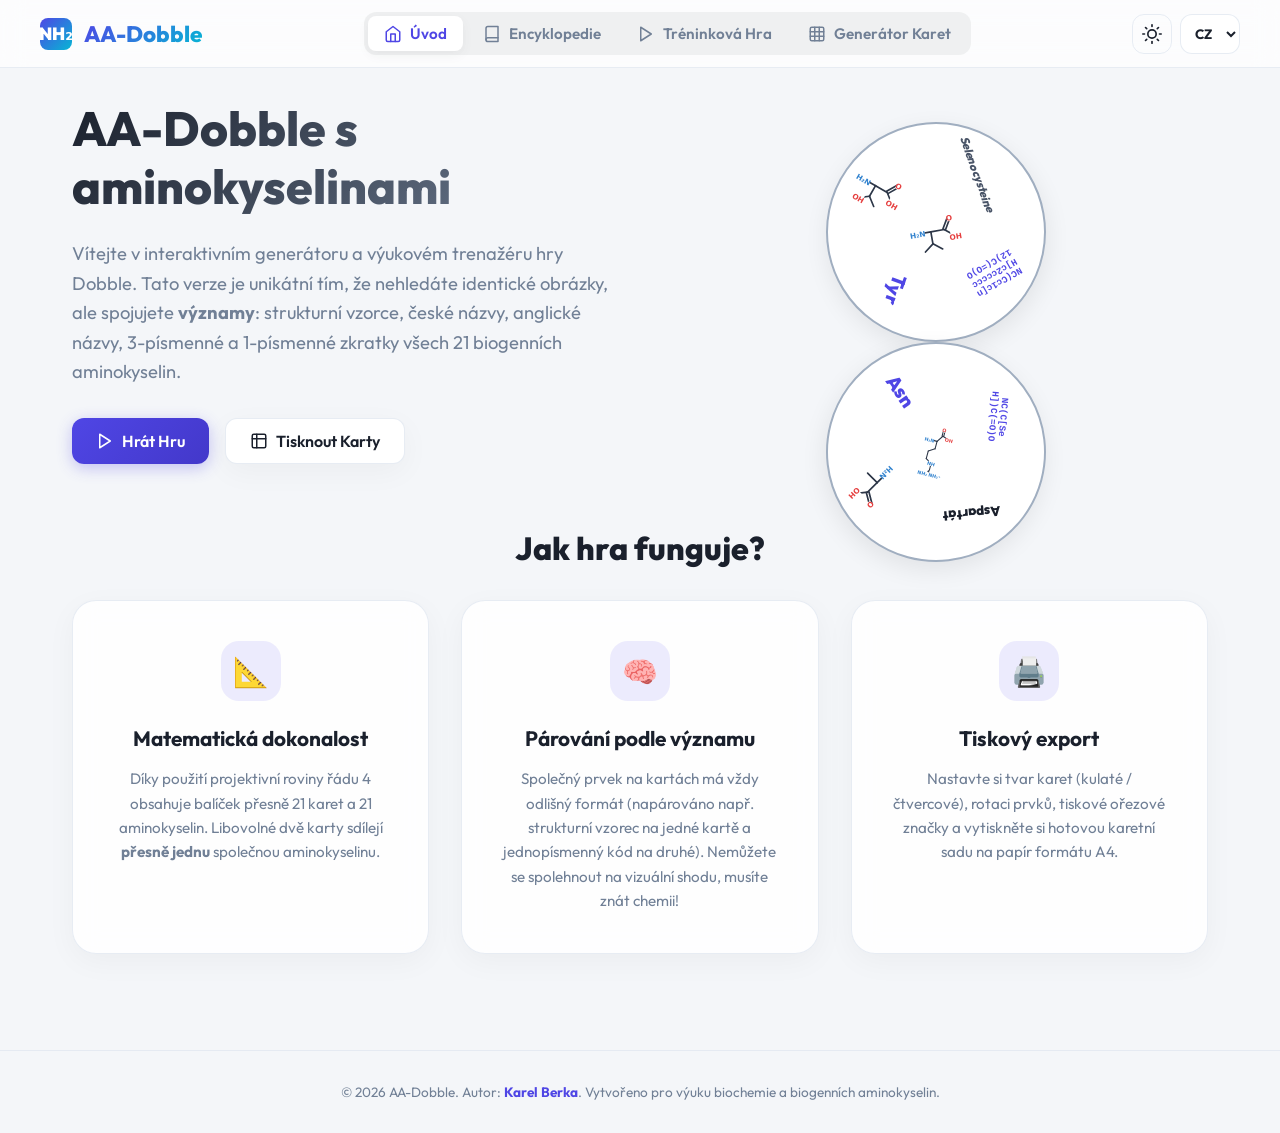
==== commit 2306950c: "Add BioDobble portal link to header and footer" ====
--- a/index.html
+++ b/index.html
@@ -45,7 +45,7 @@
     <!-- Header with Glassmorphic Nav -->
     <header>
       <div class="nav-content">
-        <a href="#" class="logo">
+        <a href="https://karelberka.github.io/bio-dobble/" class="logo" title="BioDobble Portal">
           <div class="logo-icon">NH₂</div>
           <span>AA-Dobble</span>
         </a>
@@ -267,9 +267,8 @@
       </section>
     </main>
 
-    <!-- Footer -->
     <footer style="text-align: center; padding: 2rem; border-top: 1px solid var(--border-color); color: var(--text-muted); font-size: 0.85rem;" data-translate="footer_text">
-      <p>&copy; 2026 AA-Dobble Generator. Vytvořeno pro výuku biochemie a biogenních aminokyselin.</p>
+      <p>&copy; 2026 AA-Dobble. Součást <a href="https://karelberka.github.io/bio-dobble/" style="color: var(--primary); font-weight: 700;">BioDobble Portal</a>. Autor: <a href="https://karelberka.github.io" target="_blank" rel="noopener" style="color: var(--primary); font-weight: 700; text-decoration: none;">Karel Berka</a>.</p>
     </footer>
   </div>
 
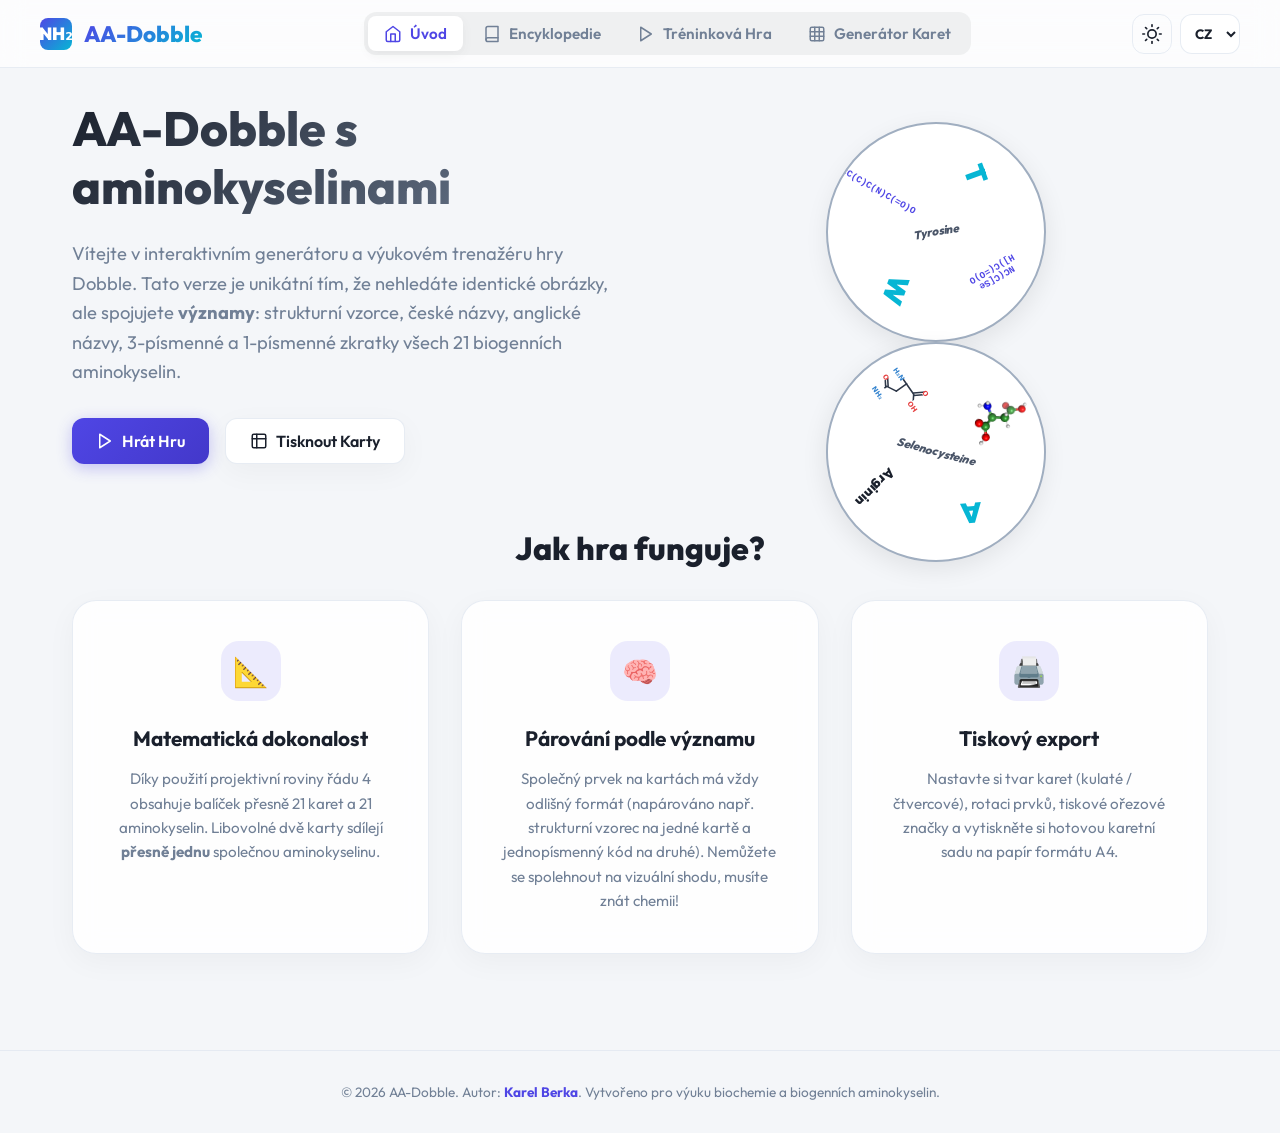
==== commit 1b559515: "Add browser ribbon SVG favicon" ====
--- a/index.html
+++ b/index.html
@@ -4,6 +4,9 @@
   <meta charset="UTF-8">
   <meta name="viewport" content="width=device-width, initial-scale=1.0">
   <title>AA-Dobble: Biogenní aminokyseliny</title>
+  
+  <!-- Ribbon SVG Favicon -->
+  <link rel="icon" type="image/svg+xml" href="data:image/svg+xml,%3Csvg xmlns='http://www.w3.org/2000/svg' viewBox='0 0 24 24' fill='none' stroke='%234f46e5' stroke-width='2.5'%3E%3Cpath d='M4 12c2-4 4-6 6-6s4 4 6 4 4-2 4-6M4 18c2-4 4-6 6-6s4 4 6 4 4-2 4-6'/%3E%3C/svg%3E">
   <!-- Google Fonts -->
   <link rel="preconnect" href="https://fonts.googleapis.com">
   <link rel="preconnect" href="https://fonts.gstatic.com" crossorigin>
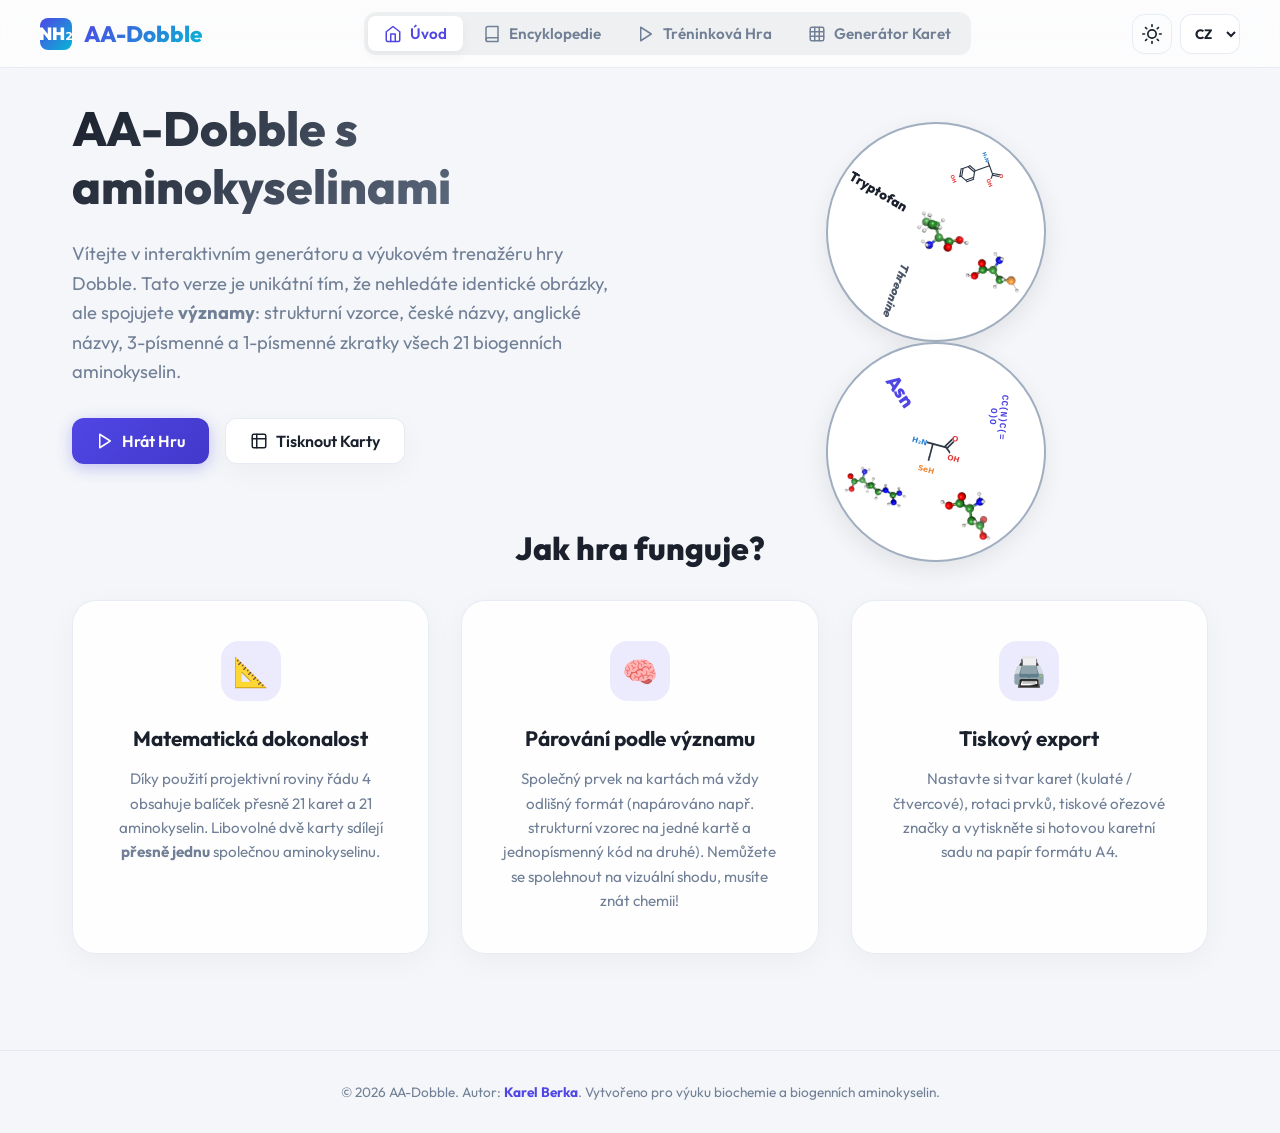
==== commit 47c030a2: "Make SMILES optional (unchecked by default)" ====
--- a/index.html
+++ b/index.html
@@ -239,7 +239,7 @@
                   <span data-translate="rep_structure3d">3D model (PyMOL)</span>
                 </label>
                 <label class="checkbox-control">
-                  <input type="checkbox" class="rep-checkbox" value="6" checked>
+                  <input type="checkbox" class="rep-checkbox" value="6">
                   <span data-translate="rep_smiles">SMILES řetězec</span>
                 </label>
               </div>
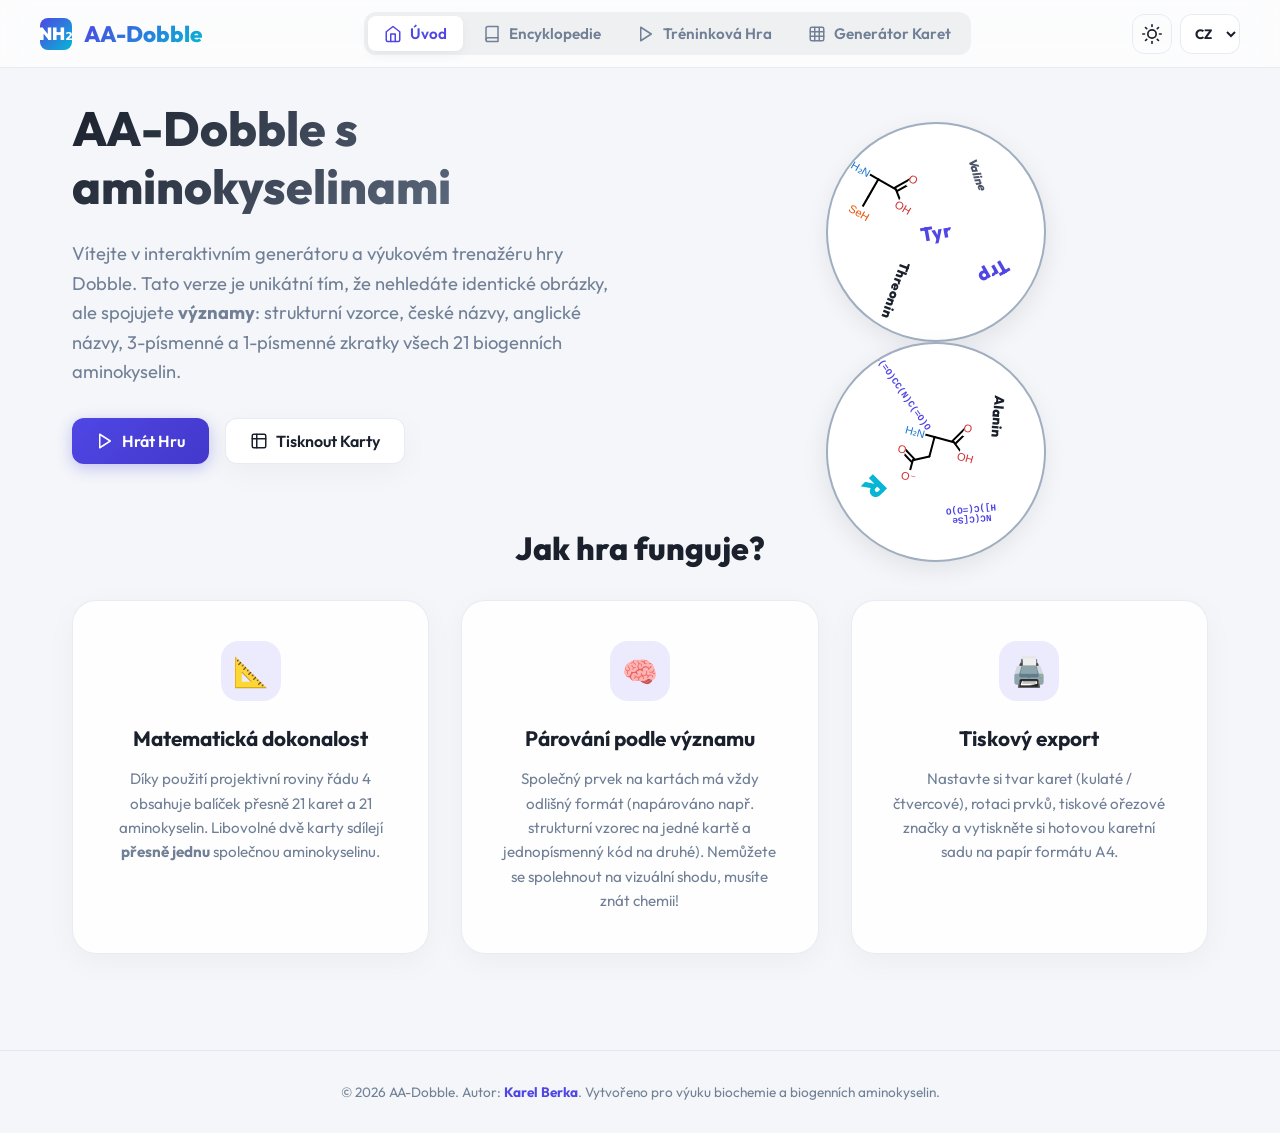
==== commit cc9481f3: "Add GitHub repo link to footer" ====
--- a/index.html
+++ b/index.html
@@ -271,7 +271,7 @@
     </main>
 
     <footer style="text-align: center; padding: 2rem; border-top: 1px solid var(--border-color); color: var(--text-muted); font-size: 0.85rem;" data-translate="footer_text">
-      <p>&copy; 2026 AA-Dobble. Součást <a href="https://karelberka.github.io/bio-dobble/" style="color: var(--primary); font-weight: 700;">BioDobble Portal</a>. Autor: <a href="https://karelberka.github.io" target="_blank" rel="noopener" style="color: var(--primary); font-weight: 700; text-decoration: none;">Karel Berka</a>.</p>
+      <p>&copy; 2026 AA-Dobble. Součást <a href="https://karelberka.github.io/bio-dobble/" style="color: var(--primary); font-weight: 700;">BioDobble Portal</a>. Autor: <a href="https://karelberka.github.io" target="_blank" rel="noopener" style="color: var(--primary); font-weight: 700; text-decoration: none;">Karel Berka</a>. <a href="https://github.com/KarelBerka/amino-acid-dobble" target="_blank" rel="noopener" style="color: var(--primary); font-weight: 700; text-decoration: none;">GitHub</a>.</p>
     </footer>
   </div>
 
--- a/css/style.css
+++ b/css/style.css
@@ -786,8 +786,8 @@
 .item-structure svg,
 .item-structure img {
   display: block;
-  width: calc(33cqi * var(--scale, 1));
-  height: calc(33cqi * var(--scale, 1));
+  width: calc(42cqi * var(--scale, 1));
+  height: calc(42cqi * var(--scale, 1));
   object-fit: contain;
 }
 
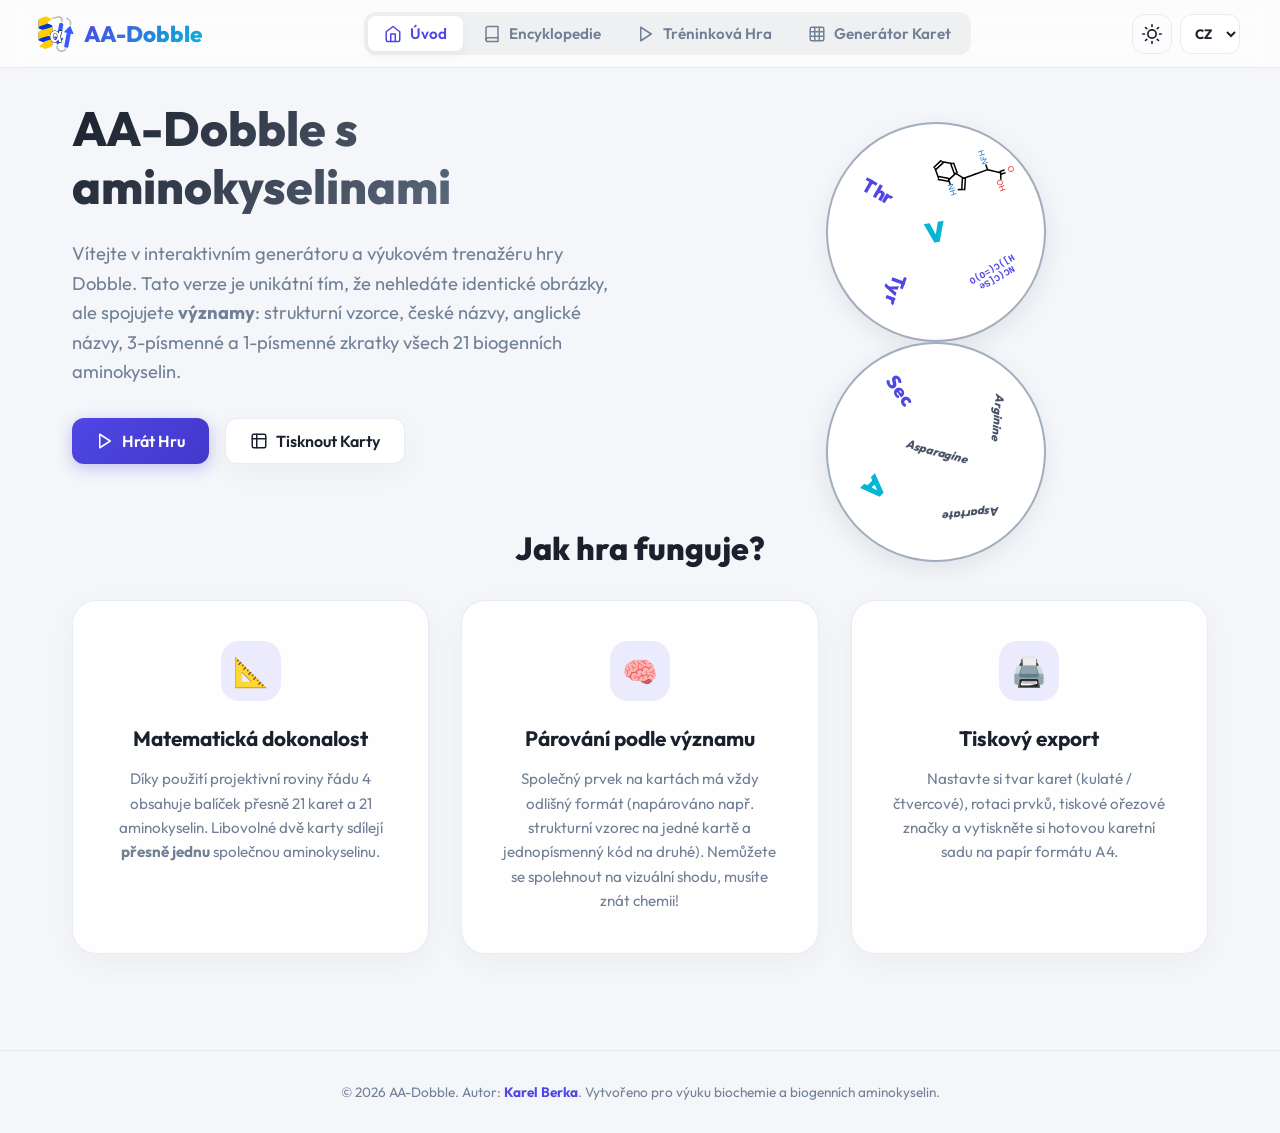
==== commit a9dc29b2: "Replace NH2 logo with protein emoji SVG (alpha removed), update favicon" ====
--- a/index.html
+++ b/index.html
@@ -5,8 +5,8 @@
   <meta name="viewport" content="width=device-width, initial-scale=1.0">
   <title>AA-Dobble: Biogenní aminokyseliny</title>
   
-  <!-- Ribbon SVG Favicon -->
-  <link rel="icon" type="image/svg+xml" href="data:image/svg+xml,%3Csvg xmlns='http://www.w3.org/2000/svg' viewBox='0 0 24 24' fill='none' stroke='%234f46e5' stroke-width='2.5'%3E%3Cpath d='M4 12c2-4 4-6 6-6s4 4 6 4 4-2 4-6M4 18c2-4 4-6 6-6s4 4 6 4 4-2 4-6'/%3E%3C/svg%3E">
+  <!-- Protein SVG Favicon -->
+  <link rel="icon" type="image/svg+xml" href="assets/protein_logo.svg">
   <!-- Google Fonts -->
   <link rel="preconnect" href="https://fonts.googleapis.com">
   <link rel="preconnect" href="https://fonts.gstatic.com" crossorigin>
@@ -49,7 +49,9 @@
     <header>
       <div class="nav-content">
         <a href="https://karelberka.github.io/bio-dobble/" class="logo" title="BioDobble Portal">
-          <div class="logo-icon">NH₂</div>
+          <div class="logo-icon" style="background: none; padding: 0; overflow: visible;">
+            <img src="assets/protein_logo.svg" alt="Protein" width="36" height="36" style="display:block;">
+          </div>
           <span>AA-Dobble</span>
         </a>
         
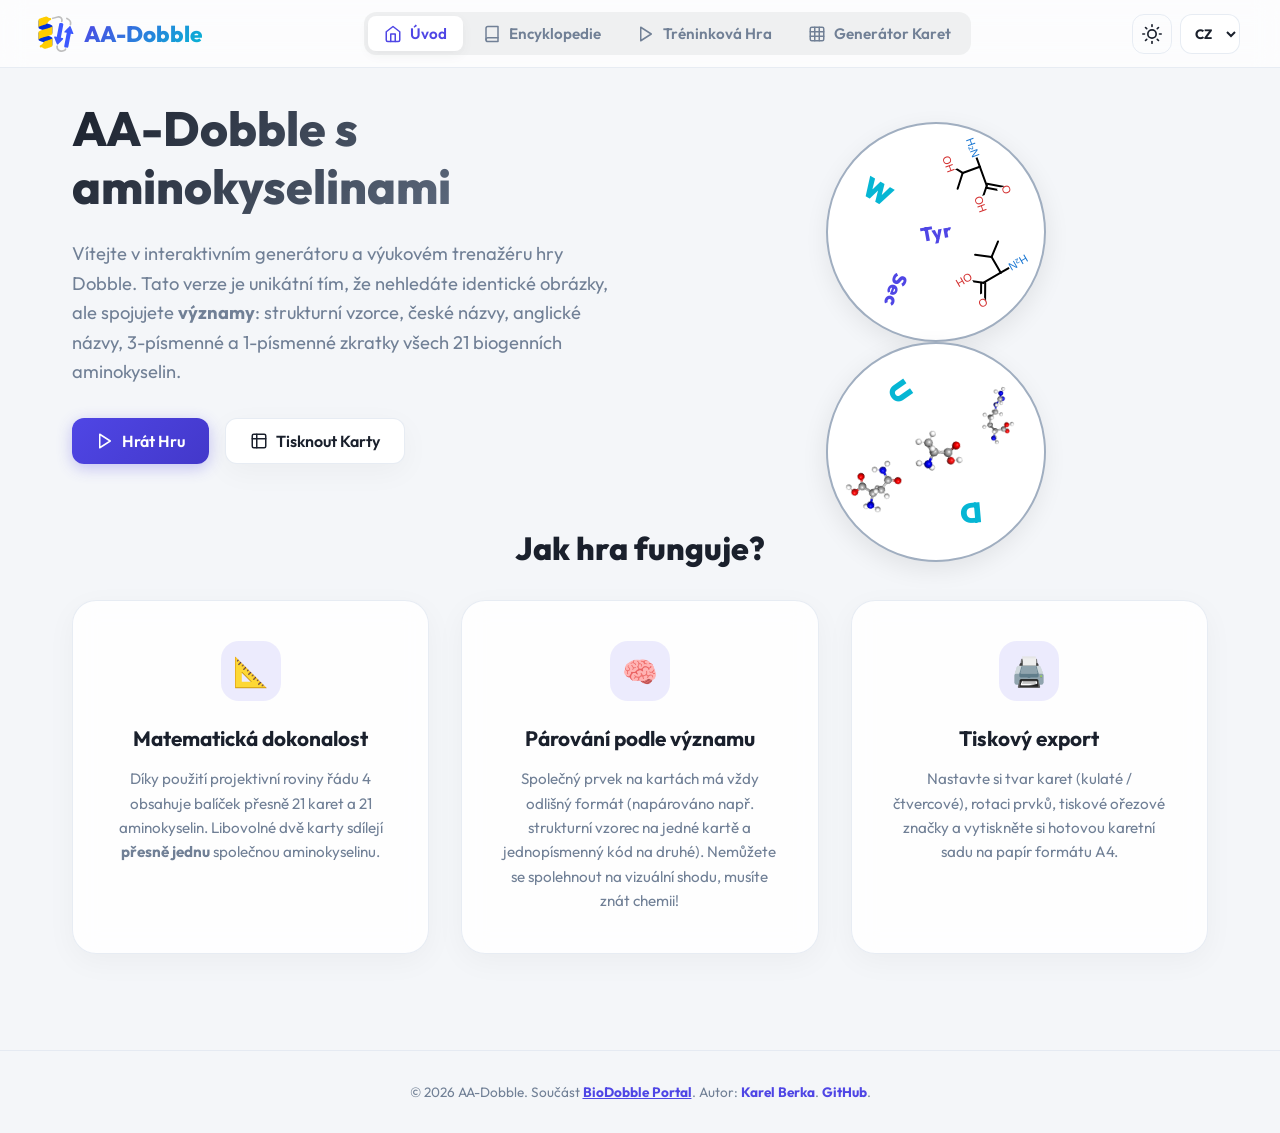
==== commit f645ba73: "Do not include formula by default in AA-Dobble generator; restrict training games to default represe" ====
--- a/index.html
+++ b/index.html
@@ -221,7 +221,7 @@
                   <span data-translate="rep_name">Název (podle jazyka)</span>
                 </label>
                 <label class="checkbox-control">
-                  <input type="checkbox" class="rep-checkbox" value="1" checked>
+                  <input type="checkbox" class="rep-checkbox" value="1">
                   <span data-translate="rep_alt_name">Alternativní název / Vzorec</span>
                 </label>
                 <label class="checkbox-control">
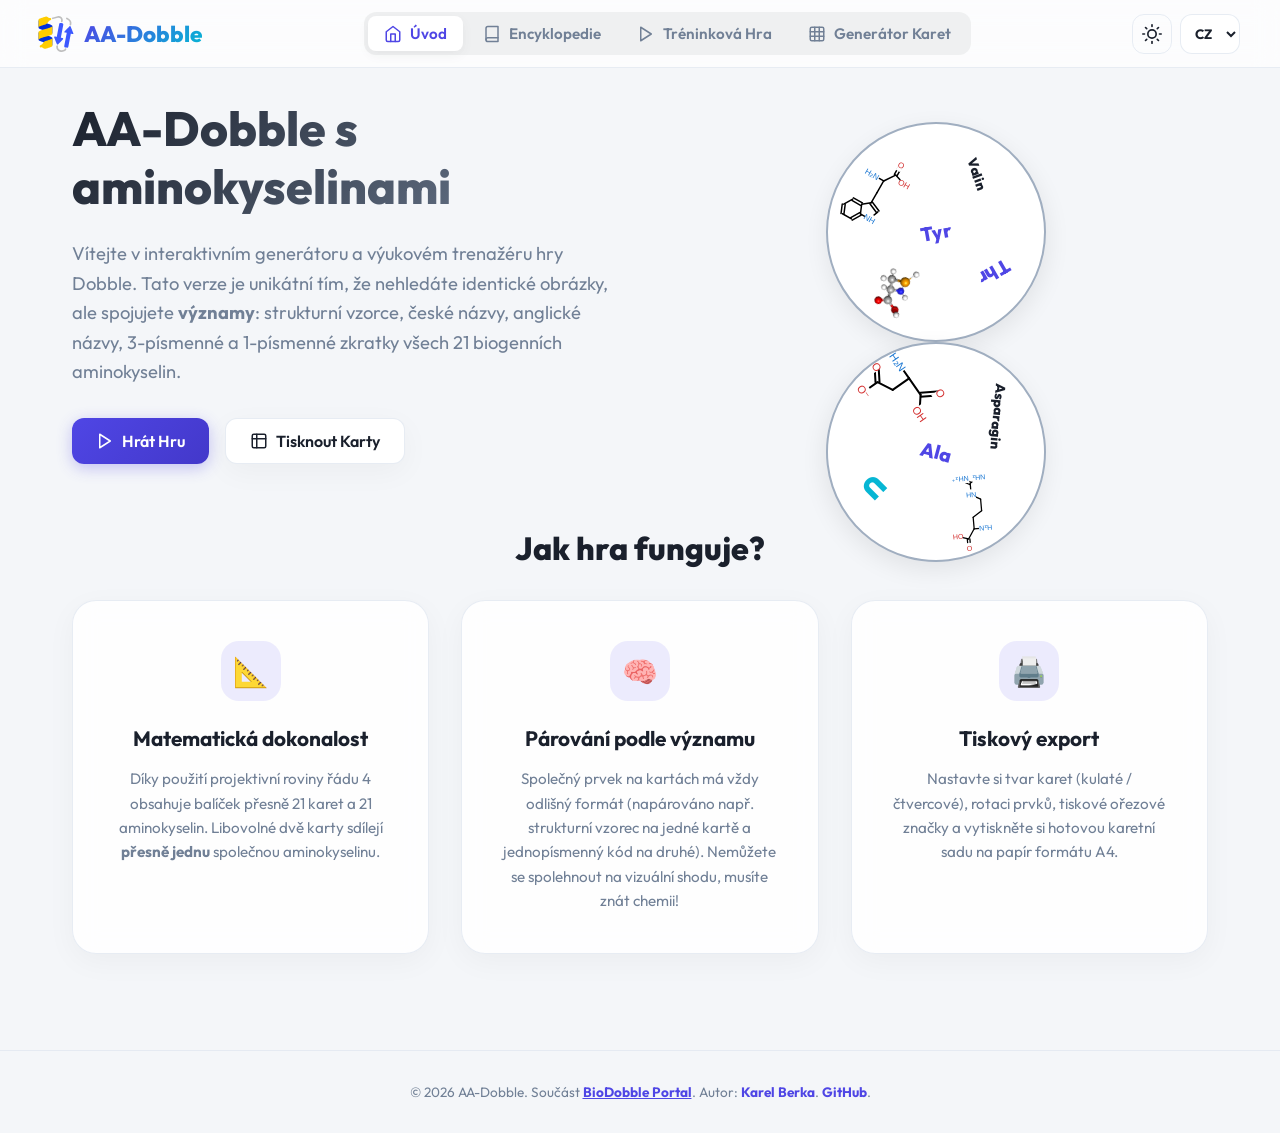
==== commit 817ce50c: "Set default square card shape, unrotated text, and print layout defaults" ====
--- a/index.html
+++ b/index.html
@@ -174,8 +174,8 @@
             <div class="settings-group">
               <label for="set-card-shape" data-translate="card_shape_label">Tvar karet</label>
               <select id="set-card-shape" class="select-control">
+                <option value="square" selected data-translate="shape_square">Čtvercové (Snazší stříhání)</option>
                 <option value="circle" data-translate="shape_circle">Kulaté (Tradiční Dobble)</option>
-                <option value="square" data-translate="shape_square">Čtvercové (Snazší stříhání)</option>
               </select>
             </div>
 
@@ -191,7 +191,7 @@
 
             <div class="settings-group">
               <label class="checkbox-control">
-                <input type="checkbox" id="set-random-rotation" checked>
+                <input type="checkbox" id="set-random-rotation">
                 <span data-translate="rotate_symbols_label">Náhodně otáčet symboly</span>
               </label>
               <span style="font-size: 0.8rem; color: var(--text-muted); display: block; margin-top: 4px;" data-translate="rotate_symbols_sub">Zvyšuje obtížnost tím, že otáčí zkratky a strukturní vzorce.</span>
